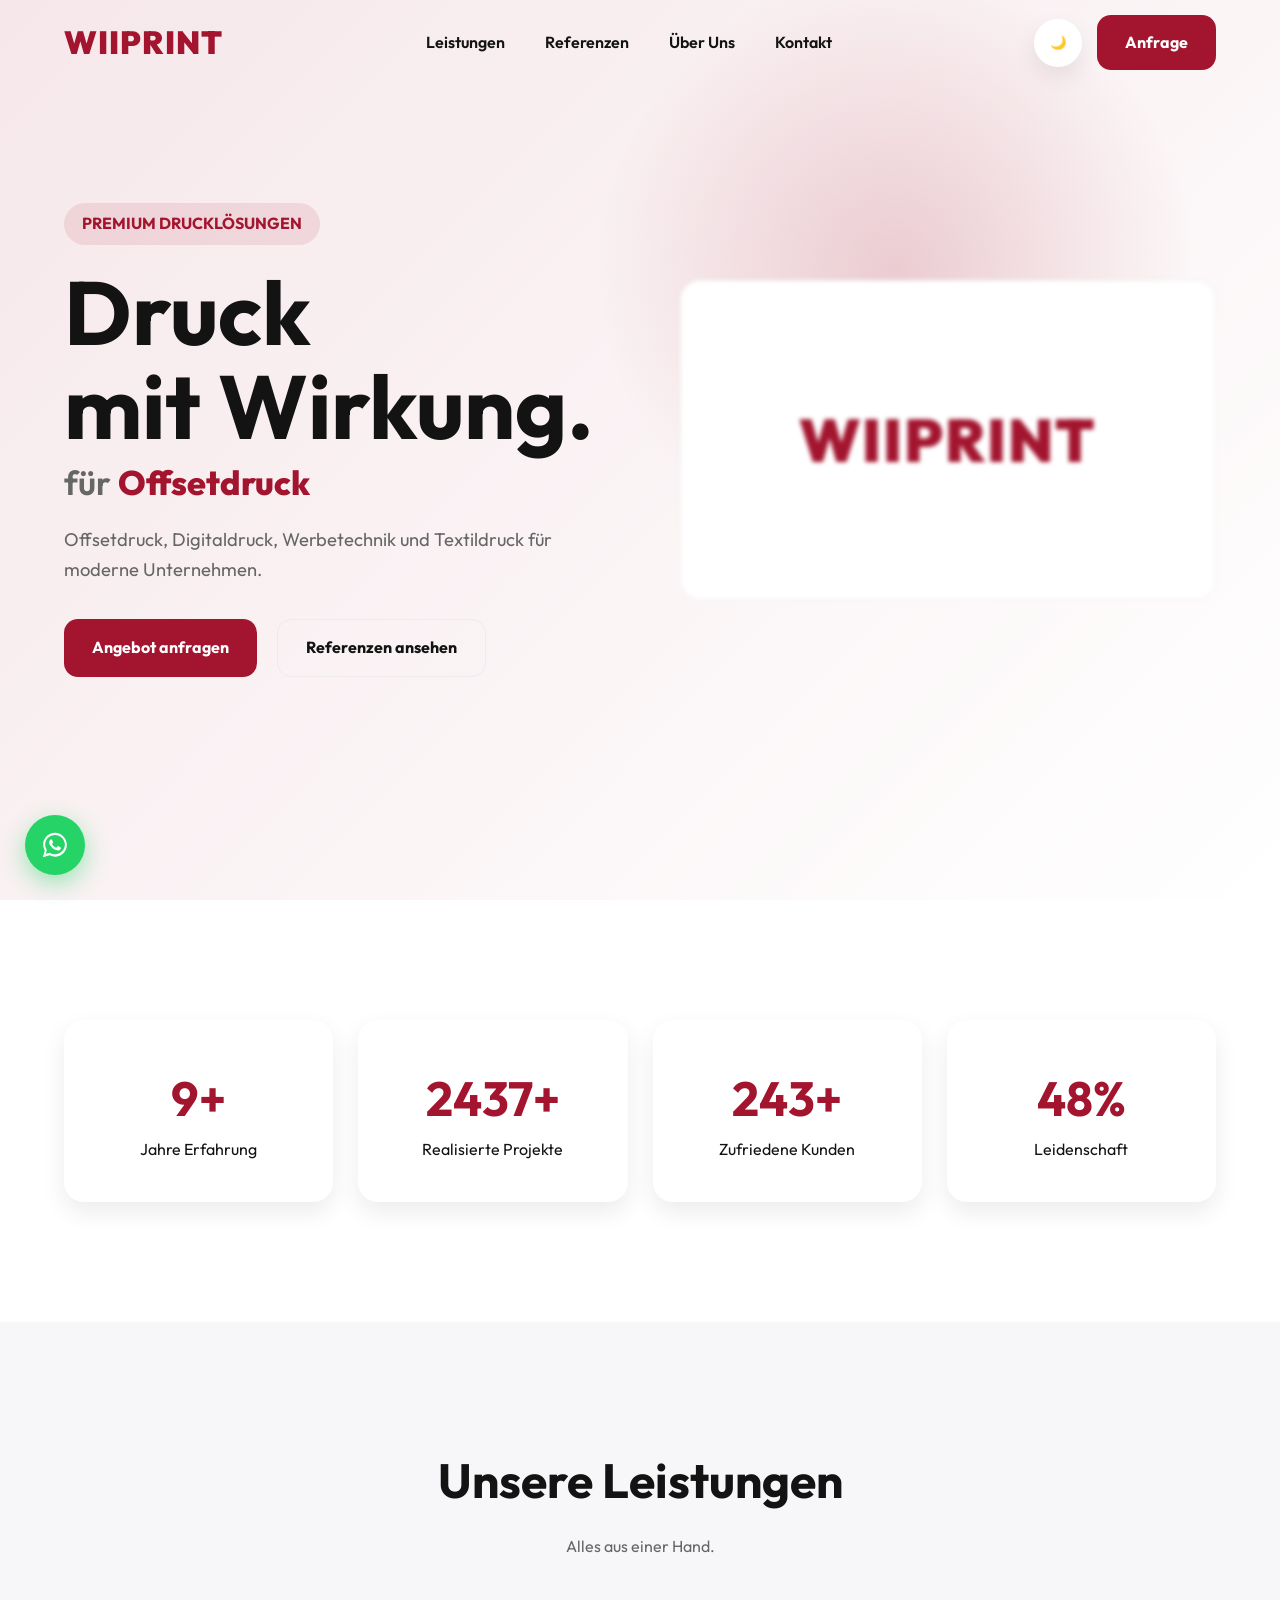
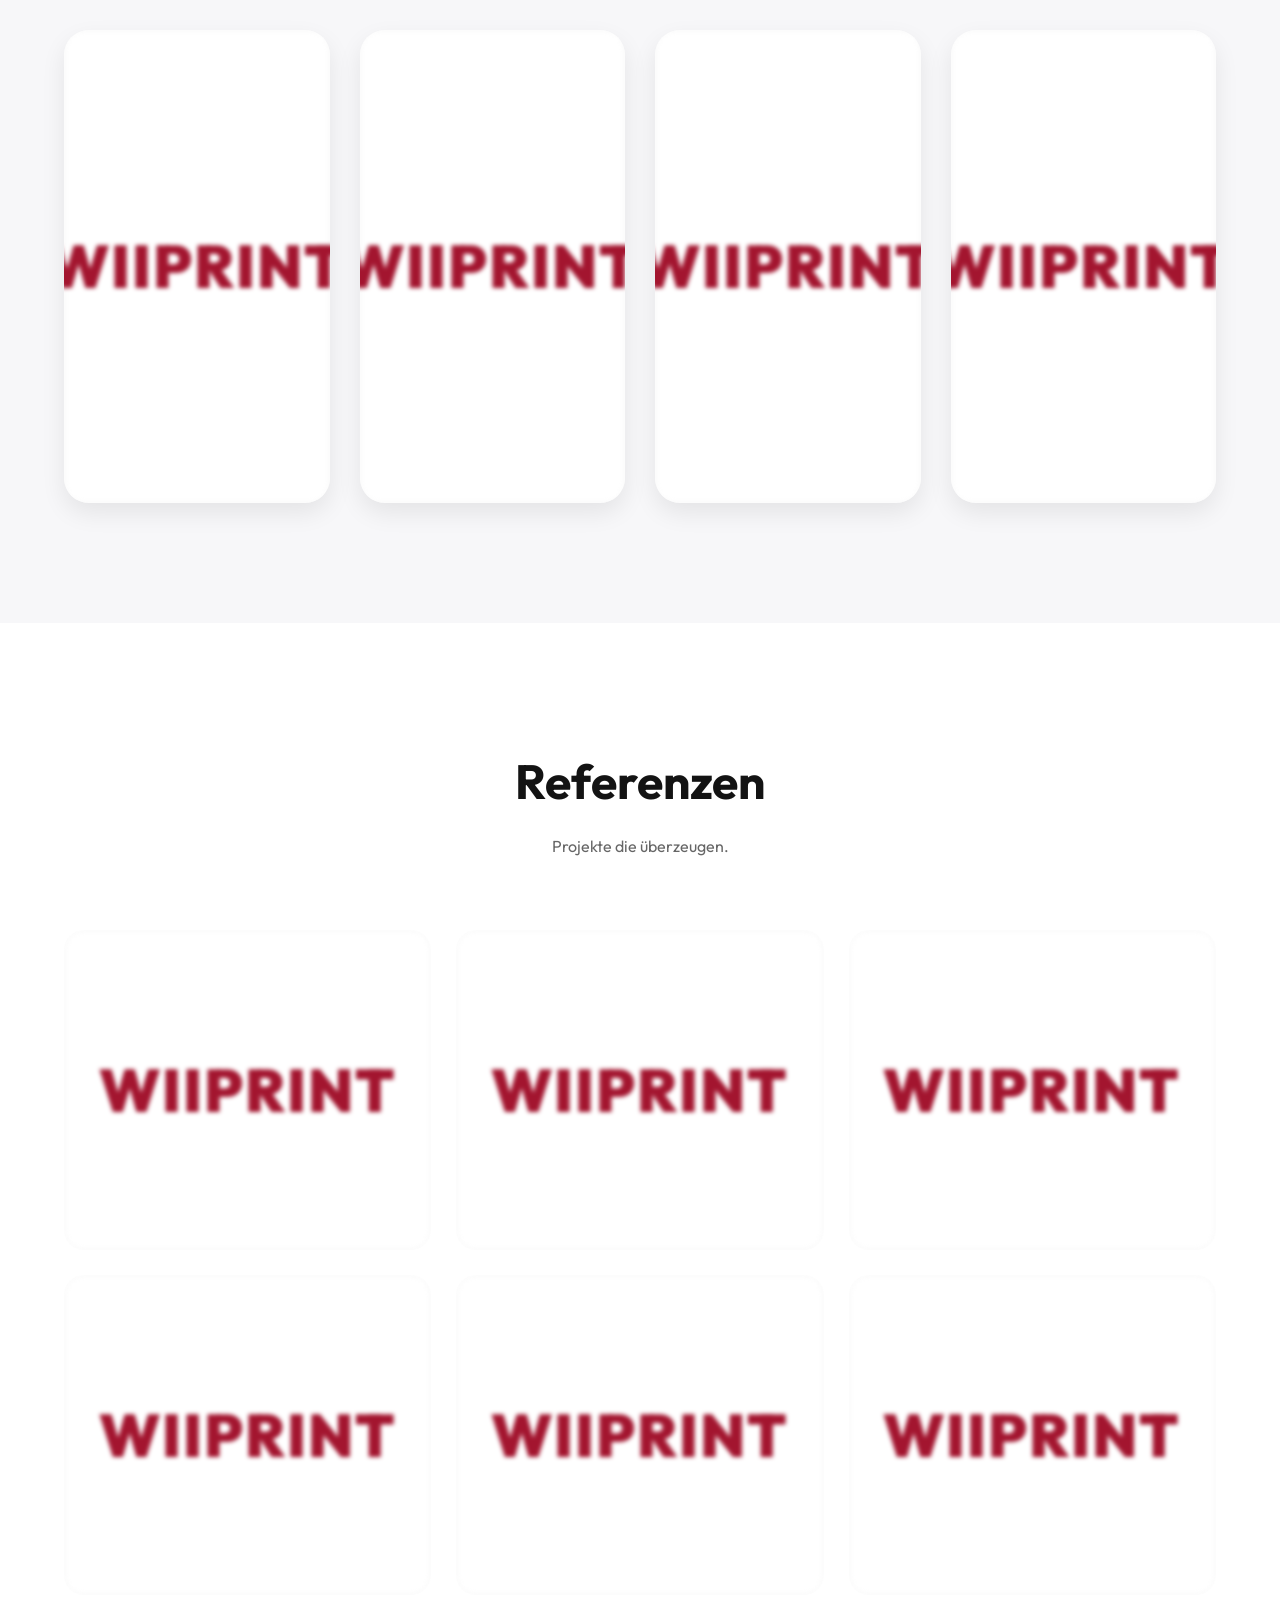
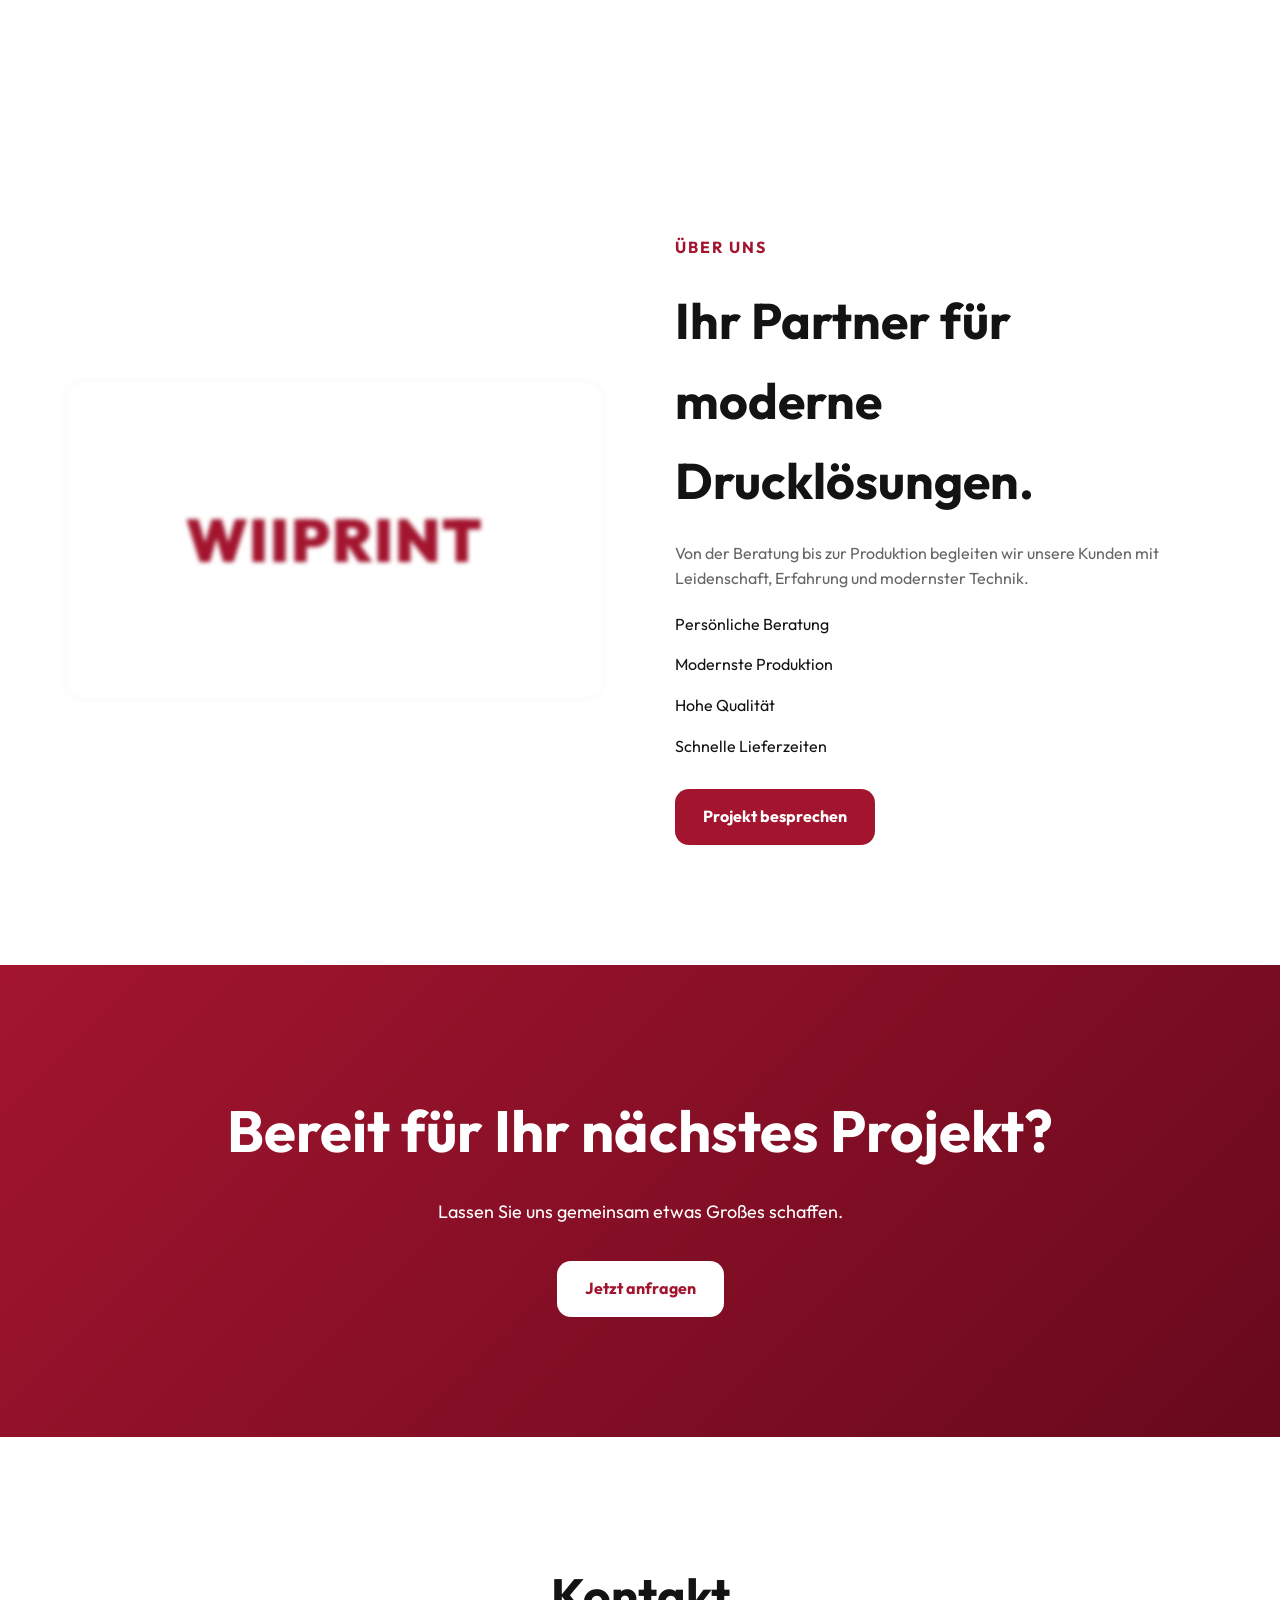
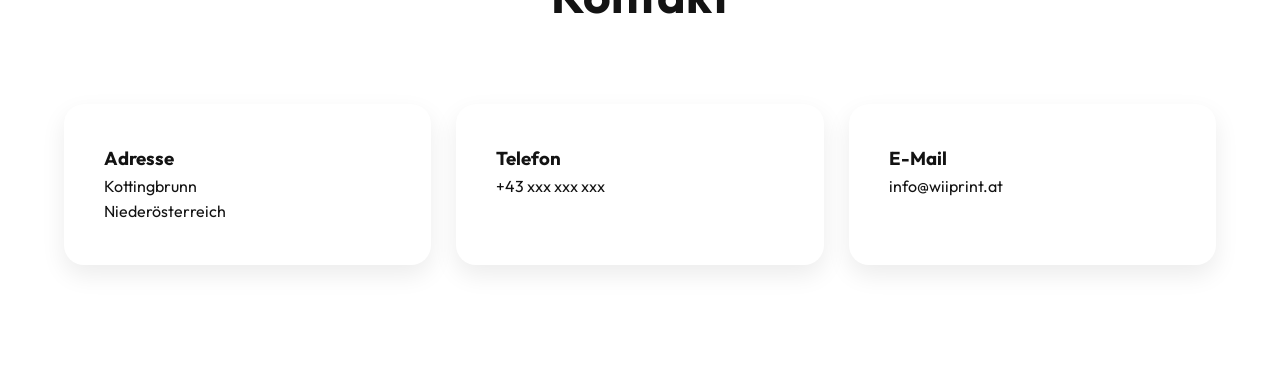
==== index.html @ 8c815c47 "Add files via upload" ====
<!DOCTYPE html>
<html lang="de">

<head>

<meta charset="UTF-8">
<meta name="viewport" content="width=device-width, initial-scale=1.0">

<title>WiiPrint Media | Druck mit Wirkung</title>

<meta name="description"
content="Offsetdruck, Digitaldruck, Werbetechnik und Textilveredelung für Unternehmen in Österreich.">

<meta name="theme-color" content="#a3152f">

<link rel="preconnect" href="https://fonts.googleapis.com">
<link rel="preconnect" href="https://fonts.gstatic.com" crossorigin>

<link href="https://fonts.googleapis.com/css2?family=Outfit:wght@300;400;500;600;700;800;900&display=swap" rel="stylesheet">

<link rel="stylesheet" href="style.css">

</head>

<body>

<!-- LOADER -->

<div id="loader">

<div class="loader-logo">
WIIPRINT
</div>

</div>

<!-- HEADER -->

<header id="header">

<div class="container">

<div class="navbar">

<a href="#" class="logo">
WIIPRINT
</a>

<nav id="nav-menu">

<ul>

<li><a href="#leistungen">Leistungen</a></li>

<li><a href="#referenzen">Referenzen</a></li>

<li><a href="#ueberuns">Über Uns</a></li>

<li><a href="#kontakt">Kontakt</a></li>

</ul>

</nav>

<div class="nav-actions">

<button id="theme-toggle" aria-label="Dark Mode umschalten">

🌙

</button>

<a
href="#"
class="btn btn-primary whatsapp-trigger">

Anfrage

</a>

<div id="hamburger" aria-label="Menü">

<span></span>
<span></span>
<span></span>

</div>

</div>

</div>

</div>

</header>

<!-- HERO -->

<section class="hero">

<div class="hero-overlay"></div>

<div class="container hero-wrapper">

<div class="hero-content reveal">

<span class="hero-badge">

PREMIUM DRUCKLÖSUNGEN

</span>

<h1>

Druck <br>
mit Wirkung.
<span class="rotator-line">für <span id="rotator">Offsetdruck</span></span>

</h1>

<p>

Offsetdruck, Digitaldruck, Werbetechnik
und Textildruck für moderne Unternehmen.

</p>

<div class="hero-buttons">

<a
href="#"
class="btn btn-primary whatsapp-trigger">

Angebot anfragen

</a>

<a href="#referenzen" class="btn btn-outline">

Referenzen ansehen

</a>

</div>

</div>

<div class="hero-image reveal">

<div class="placeholder">

WIIPRINT

</div>

</div>

</div>

</section>

<!-- STATS -->

<section class="stats">

<div class="container">

<div class="stats-grid">

<div class="stat-card">

<h3 data-target="20" data-suffix="+">0</h3>

<p>Jahre Erfahrung</p>

</div>

<div class="stat-card">

<h3 data-target="5000" data-suffix="+">0</h3>

<p>Realisierte Projekte</p>

</div>

<div class="stat-card">

<h3 data-target="500" data-suffix="+">0</h3>

<p>Zufriedene Kunden</p>

</div>

<div class="stat-card">

<h3 data-target="100" data-suffix="%">0</h3>

<p>Leidenschaft</p>

</div>

</div>

</div>

</section>

<!-- LEISTUNGEN -->

<section id="leistungen" class="services">

<div class="container">

<div class="section-title">

<h2>
Unsere Leistungen
</h2>

<p>

Alles aus einer Hand.

</p>

</div>

<div class="services-grid">

<div class="service-card reveal">

<div class="placeholder">
WIIPRINT
</div>

<h3>Offsetdruck</h3>

<p>

Präziser Qualitätsdruck
für höchste Ansprüche.

</p>

</div>

<div class="service-card reveal">

<div class="placeholder">
WIIPRINT
</div>

<h3>Digitaldruck</h3>

<p>

Schnell. Flexibel. Modern.

</p>

</div>

<div class="service-card reveal">

<div class="placeholder">
WIIPRINT
</div>

<h3>Werbetechnik</h3>

<p>

Beschriftungen, Schilder
und Großformate.

</p>

</div>

<div class="service-card reveal">

<div class="placeholder">
WIIPRINT
</div>

<h3>Textildruck</h3>

<p>

Veredelung von Kleidung
und Promotion Artikeln.

</p>

</div>

</div>

</div>

</section>

<!-- REFERENZEN -->

<section id="referenzen" class="portfolio">

<div class="container">

<div class="section-title">

<h2>
Referenzen
</h2>

<p>

Projekte die überzeugen.

</p>

</div>

<div class="portfolio-grid">

<div class="portfolio-item reveal">
<div class="placeholder">WIIPRINT</div>
</div>

<div class="portfolio-item reveal">
<div class="placeholder">WIIPRINT</div>
</div>

<div class="portfolio-item reveal">
<div class="placeholder">WIIPRINT</div>
</div>

<div class="portfolio-item reveal">
<div class="placeholder">WIIPRINT</div>
</div>

<div class="portfolio-item reveal">
<div class="placeholder">WIIPRINT</div>
</div>

<div class="portfolio-item reveal">
<div class="placeholder">WIIPRINT</div>
</div>

</div>

</div>

</section>

<!-- ÜBER UNS -->

<section id="ueberuns" class="about">

<div class="container about-grid">

<div class="about-image reveal">

<div class="placeholder">

WIIPRINT

</div>

</div>

<div class="about-content reveal">

<span class="small-title">

ÜBER UNS

</span>

<h2>

Ihr Partner für moderne Drucklösungen.

</h2>

<p>

Von der Beratung bis zur Produktion begleiten
wir unsere Kunden mit Leidenschaft, Erfahrung
und modernster Technik.

</p>

<ul>

<li>Persönliche Beratung</li>

<li>Modernste Produktion</li>

<li>Hohe Qualität</li>

<li>Schnelle Lieferzeiten</li>

</ul>

<a href="#" class="btn btn-primary whatsapp-trigger">

Projekt besprechen

</a>

</div>

</div>

</section>

<!-- CTA -->

<section class="cta">

<div class="container">

<h2>

Bereit für Ihr nächstes Projekt?

</h2>

<p>

Lassen Sie uns gemeinsam etwas Großes schaffen.

</p>

<a href="#" class="btn btn-light whatsapp-trigger">

Jetzt anfragen

</a>

</div>

</section>

<!-- KONTAKT -->

<section id="kontakt" class="contact">

<div class="container">

<div class="section-title">

<h2>

Kontakt

</h2>

</div>

<div class="contact-grid">

<div class="contact-card">

<h3>
Adresse
</h3>

<p>

Kottingbrunn<br>
Niederösterreich

</p>

</div>

<div class="contact-card">

<h3>
Telefon
</h3>

<p>

+43 xxx xxx xxx

</p>

</div>

<div class="contact-card">

<h3>
E-Mail
</h3>

<p>

info@wiiprint.at

</p>

</div>

</div>

</div>

</section>

<!-- WHATSAPP FLOAT BUTTON -->

<a href="#" class="wa-float whatsapp-trigger" aria-label="WhatsApp Anfrage">
<svg viewBox="0 0 32 32" width="30" height="30" fill="#fff" aria-hidden="true"><path d="M16 3C9 3 3.4 8.6 3.4 15.5c0 2.2.6 4.4 1.7 6.3L3 29l7.4-2c1.8 1 3.8 1.5 5.6 1.5 7 0 12.6-5.600 12.6-12.500S23 3 16 3zm0 22.800c-1.800 0-3.600-.5-5.100-1.400l-.4-.2-4.400 1.200 1.200-4.300-.3-.4c-1-1.600-1.500-3.400-1.500-5.200C5.500 9.800 10.200 5.200 16 5.200s10.500 4.600 10.500 10.300S21.800 25.800 16 25.800zm5.800-7.600c-.3-.2-1.900-.9-2.200-1-.3-.1-.5-.2-.7.200-.2.300-.8 1-1 1.200-.2.200-.4.200-.7.100-.3-.2-1.300-.5-2.500-1.500-.9-.8-1.500-1.800-1.700-2.100-.2-.3 0-.5.100-.6l.5-.5c.1-.2.200-.3.300-.5.100-.2 0-.4 0-.5l-1-2.300c-.2-.6-.5-.5-.7-.5h-.6c-.2 0-.5.100-.8.400-.3.300-1.100 1.100-1.100 2.600s1.100 3 1.300 3.200c.2.200 2.200 3.400 5.300 4.700.7.300 1.300.5 1.700.6.700.2 1.400.2 1.900.1.600-.1 1.900-.8 2.100-1.500.3-.7.3-1.400.2-1.500-.1-.1-.3-.2-.6-.4z"/></svg>
</a>

<!-- WHATSAPP MODAL -->

<div id="whatsapp-modal" role="dialog" aria-modal="true" aria-labelledby="wa-title">

<div class="modal-box">

<button type="button" id="close-modal" aria-label="Schließen">&times;</button>

<h3 id="wa-title">Ihre Anfrage per WhatsApp</h3>

<p>Kurz ausfüllen – WhatsApp öffnet sich mit Ihrer fertigen Nachricht.</p>

<form id="whatsapp-form">

<input type="text" name="name" placeholder="Ihr Name" required>

<select name="service">
<option>Offsetdruck</option>
<option>Digitaldruck</option>
<option>Werbetechnik</option>
<option>Textildruck</option>
<option>Sonstiges</option>
</select>

<textarea name="message" rows="3" placeholder="Worum geht es? (Menge, Format, Termin ...)"></textarea>

<button type="submit" class="btn btn-primary">Weiter zu WhatsApp</button>

</form>

</div>

</div>

<script src="script.js"></script>

</body>
</html>
---- style.css ----
/* =====================================================
   WIIPRINT 2026
   MODERN PREMIUM UI
===================================================== */

:root {

    --primary: #a3152f;
    --primary-hover: #c41f3e;
    --primary-dark: #7c1024;

    --bg: #ffffff;
    --bg-soft: #f7f7f9;
    --bg-card: #ffffff;

    --text: #131313;
    --text-soft: #666666;

    --border: #ececec;

    --shadow:
        0 10px 25px rgba(0,0,0,.08);

    --radius: 18px;

    --transition: .35s ease;

}

body.dark {

    --bg: #0f1115;
    --bg-soft: #171a21;
    --bg-card: #1c2028;

    --text: #ffffff;
    --text-soft: #b6bcc8;

    --border: #2c333d;

    --shadow:
        0 10px 30px rgba(0,0,0,.35);

}

/* =====================================================
RESET
===================================================== */

*{
    margin:0;
    padding:0;
    box-sizing:border-box;
}

html{
    scroll-behavior:smooth;
}

body{

    font-family:"Outfit",sans-serif;

    background:var(--bg);

    color:var(--text);

    overflow-x:hidden;

    transition:.4s;

    line-height:1.6;
}

img{
    max-width:100%;
}

a{
    text-decoration:none;
}

ul{
    list-style:none;
}

.container{

    width:min(90%,1400px);

    margin:auto;
}

/* =====================================================
LOADER
===================================================== */

#loader{

    position:fixed;

    inset:0;

    background:#fff;

    display:flex;

    justify-content:center;

    align-items:center;

    z-index:9999;
}

#loader.hidden{
    opacity:0;
    visibility:hidden;
}

.loader-logo{

    font-size:48px;

    font-weight:900;

    color:var(--primary);

    letter-spacing:3px;
}

/* =====================================================
HEADER
===================================================== */

header{

    position:fixed;

    width:100%;

    top:0;

    left:0;

    z-index:999;

    transition:.4s;
}

header.scrolled{

    backdrop-filter:blur(18px);

    background:
    rgba(255,255,255,.84);

    box-shadow:
    0 5px 25px rgba(0,0,0,.08);
}

body.dark header.scrolled{

    background:
    rgba(16,18,22,.92);

}

.navbar{

    height:85px;

    display:flex;

    align-items:center;

    justify-content:space-between;
}

/* =====================================================
LOGO
===================================================== */

.logo{

    font-size:32px;

    font-weight:900;

    color:var(--primary);

    letter-spacing:1px;
}

/* =====================================================
NAVIGATION
===================================================== */

nav ul{

    display:flex;

    gap:40px;
}

nav a{

    color:var(--text);

    font-weight:600;

    transition:var(--transition);
}

nav a:hover{

    color:var(--primary);
}

/* =====================================================
BUTTONS
===================================================== */

.btn{

    display:inline-flex;

    align-items:center;

    justify-content:center;

    padding:15px 28px;

    border-radius:14px;

    font-weight:700;

    transition:.35s;

    cursor:pointer;
}

.btn-primary{

    background:var(--primary);

    color:white;
}

.btn-primary:hover{

    background:var(--primary-hover);

    transform:translateY(-4px);
}

.btn-outline{

    border:1px solid var(--border);

    color:var(--text);
}

.btn-outline:hover{

    border-color:var(--primary);

    color:var(--primary);
}

.nav-actions{

    display:flex;

    gap:15px;

    align-items:center;
}

/* =====================================================
THEME SWITCH
===================================================== */

#theme-toggle{

    width:48px;
    height:48px;

    border:none;

    border-radius:50%;

    cursor:pointer;

    background:var(--bg-card);

    color:var(--text);

    box-shadow:var(--shadow);

    transition:.3s;
}

#theme-toggle:hover{

    transform:rotate(15deg);
}

/* =====================================================
HAMBURGER
===================================================== */

#hamburger{

    display:none;

    flex-direction:column;

    gap:5px;

    cursor:pointer;
}

#hamburger span{

    width:25px;

    height:3px;

    background:var(--text);

    border-radius:10px;
}

/* =====================================================
HERO
===================================================== */

.hero{

    min-height:100vh;

    display:flex;

    align-items:center;

    position:relative;

    padding-top:100px;

    background:
    linear-gradient(
    135deg,
    rgba(163,21,47,.10),
    transparent
    );
}

.hero-wrapper{

    display:grid;

    grid-template-columns:
    1fr 1fr;

    gap:80px;

    align-items:center;
}

.hero-badge{

    display:inline-block;

    padding:8px 18px;

    border-radius:50px;

    background:
    rgba(163,21,47,.1);

    color:var(--primary);

    font-weight:700;

    margin-bottom:20px;
}

.hero h1{

    font-size:clamp(50px,7vw,92px);

    line-height:1.05;

    margin-bottom:25px;
}

.hero p{

    max-width:600px;

    color:var(--text-soft);

    font-size:1.15rem;

    margin-bottom:35px;
}

.hero-buttons{

    display:flex;

    gap:20px;

    flex-wrap:wrap;
}

/* =====================================================
PLACEHOLDER
===================================================== */

.placeholder{

    background:white;

    height:100%;

    min-height:320px;

    display:flex;

    align-items:center;

    justify-content:center;

    color:var(--primary);

    font-size:60px;

    font-weight:900;

    text-transform:uppercase;

    letter-spacing:2px;

    filter:blur(2px);

    border-radius:20px;

    border:1px solid #eee;
}

body.dark .placeholder{

    background:#e9e9e9;
}

/* =====================================================
SECTIONS
===================================================== */

section{

    padding:120px 0;
}

.section-title{

    text-align:center;

    max-width:700px;

    margin:0 auto 70px;
}

.section-title h2{

    font-size:48px;

    margin-bottom:15px;
}

.section-title p{

    color:var(--text-soft);
}

/* =====================================================
STATS
===================================================== */

.stats-grid{

    display:grid;

    grid-template-columns:
    repeat(4,1fr);

    gap:25px;
}

.stat-card{

    text-align:center;

    background:var(--bg-card);

    border-radius:20px;

    padding:40px;

    box-shadow:var(--shadow);

    transition:.3s;
}

.stat-card:hover{

    transform:translateY(-10px);
}

.stat-card h3{

    font-size:48px;

    color:var(--primary);
}

/* =====================================================
SERVICES
===================================================== */

.services{

    background:var(--bg-soft);
}

.services-grid{

    display:grid;

    grid-template-columns:
    repeat(4,1fr);

    gap:30px;
}

.service-card{

    background:var(--bg-card);

    border-radius:25px;

    overflow:hidden;

    box-shadow:var(--shadow);

    transition:.4s;
}

.service-card:hover{

    transform:translateY(-10px);
}

.service-card h3{

    padding:25px 25px 10px;

    font-size:26px;
}

.service-card p{

    padding:0 25px 25px;

    color:var(--text-soft);
}

/* =====================================================
PORTFOLIO
===================================================== */

.portfolio-grid{

    display:grid;

    grid-template-columns:
    repeat(3,1fr);

    gap:25px;
}

.portfolio-item{

    border-radius:20px;

    overflow:hidden;

    transition:.4s;
}

.portfolio-item:hover{

    transform:scale(1.03);
}

/* =====================================================
ABOUT
===================================================== */

.about-grid{

    display:grid;

    gap:70px;

    grid-template-columns:
    1fr 1fr;

    align-items:center;
}

.small-title{

    color:var(--primary);

    font-weight:700;

    letter-spacing:2px;
}

.about h2{

    margin:20px 0;

    font-size:50px;
}

.about p{

    color:var(--text-soft);

    margin-bottom:20px;
}

.about ul{

    display:flex;

    flex-direction:column;

    gap:15px;

    margin-bottom:30px;
}

/* =====================================================
CTA
===================================================== */

.cta{

    background:
    linear-gradient(
    135deg,
    var(--primary),
    #68091d
    );

    color:white;

    text-align:center;
}

.cta h2{

    font-size:58px;

    margin-bottom:20px;
}

.cta p{

    margin-bottom:35px;

    font-size:18px;
}

/* =====================================================
CONTACT
===================================================== */

.contact-grid{

    display:grid;

    grid-template-columns:
    repeat(3,1fr);

    gap:25px;
}

.contact-card{

    background:var(--bg-card);

    padding:40px;

    border-radius:20px;

    box-shadow:var(--shadow);
}

/* =====================================================
FOOTER
===================================================== */

footer{

    background:#111;

    color:white;

    padding:70px 0;
}

.footer-content{

    display:flex;

    justify-content:space-between;

    flex-wrap:wrap;

    gap:30px;
}

footer a{

    color:#ccc;

    display:block;

    margin-top:10px;
}

/* =====================================================
WHATSAPP MODAL
===================================================== */

#whatsapp-modal{

    position:fixed;

    inset:0;

    background:rgba(0,0,0,.7);

    display:none;

    justify-content:center;

    align-items:center;

    z-index:99999;
}

.modal-box{

    background:white;

    width:95%;

    max-width:500px;

    border-radius:25px;

    padding:40px;

    text-align:center;
}

.modal-box .btn{

    width:100%;

    margin-top:15px;
}

/* =====================================================
SCROLL ANIMATION
===================================================== */

.reveal{

    opacity:0;

    transform:translateY(80px);

    transition:.8s;
}

.reveal.active{

    opacity:1;

    transform:translateY(0);
}

/* =====================================================
RESPONSIVE
===================================================== */

@media(max-width:1200px){

    .services-grid{
        grid-template-columns:repeat(2,1fr);
    }

    .portfolio-grid{
        grid-template-columns:repeat(2,1fr);
    }
}

@media(max-width:991px){

    .hero-wrapper{
        grid-template-columns:1fr;
    }

    .about-grid{
        grid-template-columns:1fr;
    }

    .stats-grid{
        grid-template-columns:repeat(2,1fr);
    }

    .contact-grid{
        grid-template-columns:1fr;
    }

    nav{

        position:fixed;

        top:85px;

        left:-100%;

        width:100%;

        background:var(--bg);

        transition:.4s;

        padding:30px;
    }

    nav.active{
        left:0;
    }

    nav ul{

        flex-direction:column;
    }

    #hamburger{
        display:flex;
    }
}

@media(max-width:768px){

    section{

        padding:80px 0;
    }

    .hero h1{

        font-size:52px;
    }

    .section-title h2{

        font-size:36px;
    }

    .cta h2{

        font-size:36px;
    }

    .services-grid,
    .portfolio-grid,
    .stats-grid{

        grid-template-columns:1fr;
    }

    .placeholder{

        min-height:240px;

        font-size:42px;
    }
}






#progress-bar{
    position:fixed;
    top:0;
    left:0;
    height:4px;
    width:0;
    background:#a3152f;
    z-index:99999;
}

#backToTop{
    position:fixed;
    right:25px;
    bottom:25px;
    width:55px;
    height:55px;
    border:none;
    border-radius:50%;
    cursor:pointer;
    background:#a3152f;
    color:#fff;
    font-size:22px;
    opacity:0;
    visibility:hidden;
    transition:.3s;
    z-index:9999;
}

#backToTop.show{
    opacity:1;
    visibility:visible;
}


/* =====================================================
FIXES & EXTRAS
===================================================== */

section{ scroll-margin-top:80px; }

#loader{ background:var(--bg); }

nav a.active{ color:var(--primary); }

.btn-light{ background:#fff; color:var(--primary); }
.btn-light:hover{ transform:translateY(-4px); box-shadow:0 10px 25px rgba(0,0,0,.25); }

/* Counter suffix (+ / %) */
[data-suffix]::after{ content:attr(data-suffix); }

/* Hero: Licht folgt der Maus */
.hero-overlay{
    position:absolute;
    inset:0;
    pointer-events:none;
    background:radial-gradient(500px circle at var(--mx,70%) var(--my,30%), rgba(163,21,47,.18), transparent 60%);
}

/* Hero: wechselndes Wort */
.rotator-line{
    display:block;
    margin-top:12px;
    font-size:.38em;
    font-weight:600;
    color:var(--text-soft);
}
#rotator{
    display:inline-block;
    color:var(--primary);
    font-weight:800;
    transition:opacity .35s ease, transform .35s ease;
}
#rotator.out{ opacity:0; transform:translateY(12px); }

/* WhatsApp Modal */
#whatsapp-modal{
    display:flex;
    opacity:0;
    visibility:hidden;
    transition:.3s;
    backdrop-filter:blur(6px);
}
#whatsapp-modal.open{ opacity:1; visibility:visible; }

.modal-box{
    position:relative;
    background:var(--bg-card);
    color:var(--text);
    transform:translateY(30px) scale(.96);
    transition:.35s;
}
#whatsapp-modal.open .modal-box{ transform:none; }

.modal-box h3{ font-size:28px; margin-bottom:8px; }
.modal-box p{ color:var(--text-soft); margin-bottom:20px; }

#close-modal{
    position:absolute;
    top:14px;
    right:18px;
    border:none;
    background:none;
    color:var(--text);
    font-size:32px;
    cursor:pointer;
    line-height:1;
}

#whatsapp-form{ display:flex; flex-direction:column; gap:12px; }

#whatsapp-form input,
#whatsapp-form select,
#whatsapp-form textarea{
    width:100%;
    padding:14px 16px;
    border-radius:12px;
    border:1px solid var(--border);
    background:var(--bg-soft);
    color:var(--text);
    font:inherit;
}
#whatsapp-form input:focus,
#whatsapp-form select:focus,
#whatsapp-form textarea:focus{
    outline:2px solid var(--primary);
    border-color:transparent;
}
#whatsapp-form .btn{ border:none; font:inherit; font-weight:700; }

/* Schwebender WhatsApp-Button */
.wa-float{
    position:fixed;
    left:25px;
    bottom:25px;
    width:60px;
    height:60px;
    border-radius:50%;
    background:#25d366;
    display:flex;
    align-items:center;
    justify-content:center;
    box-shadow:0 8px 25px rgba(37,211,102,.45);
    z-index:9998;
    animation:waPulse 2.4s infinite;
    transition:transform .3s;
}
.wa-float:hover{ transform:scale(1.1); }

@keyframes waPulse{
    0%{ box-shadow:0 0 0 0 rgba(37,211,102,.55); }
    70%{ box-shadow:0 0 0 18px rgba(37,211,102,0); }
    100%{ box-shadow:0 0 0 0 rgba(37,211,102,0); }
}

/* Tastatur-Fokus sichtbar */
a:focus-visible, button:focus-visible{
    outline:3px solid var(--primary);
    outline-offset:3px;
}

/* Weniger Bewegung, wenn gewünscht */
@media (prefers-reduced-motion:reduce){
    *{ animation:none !important; transition:none !important; scroll-behavior:auto !important; }
    .reveal{ opacity:1; transform:none; }
}
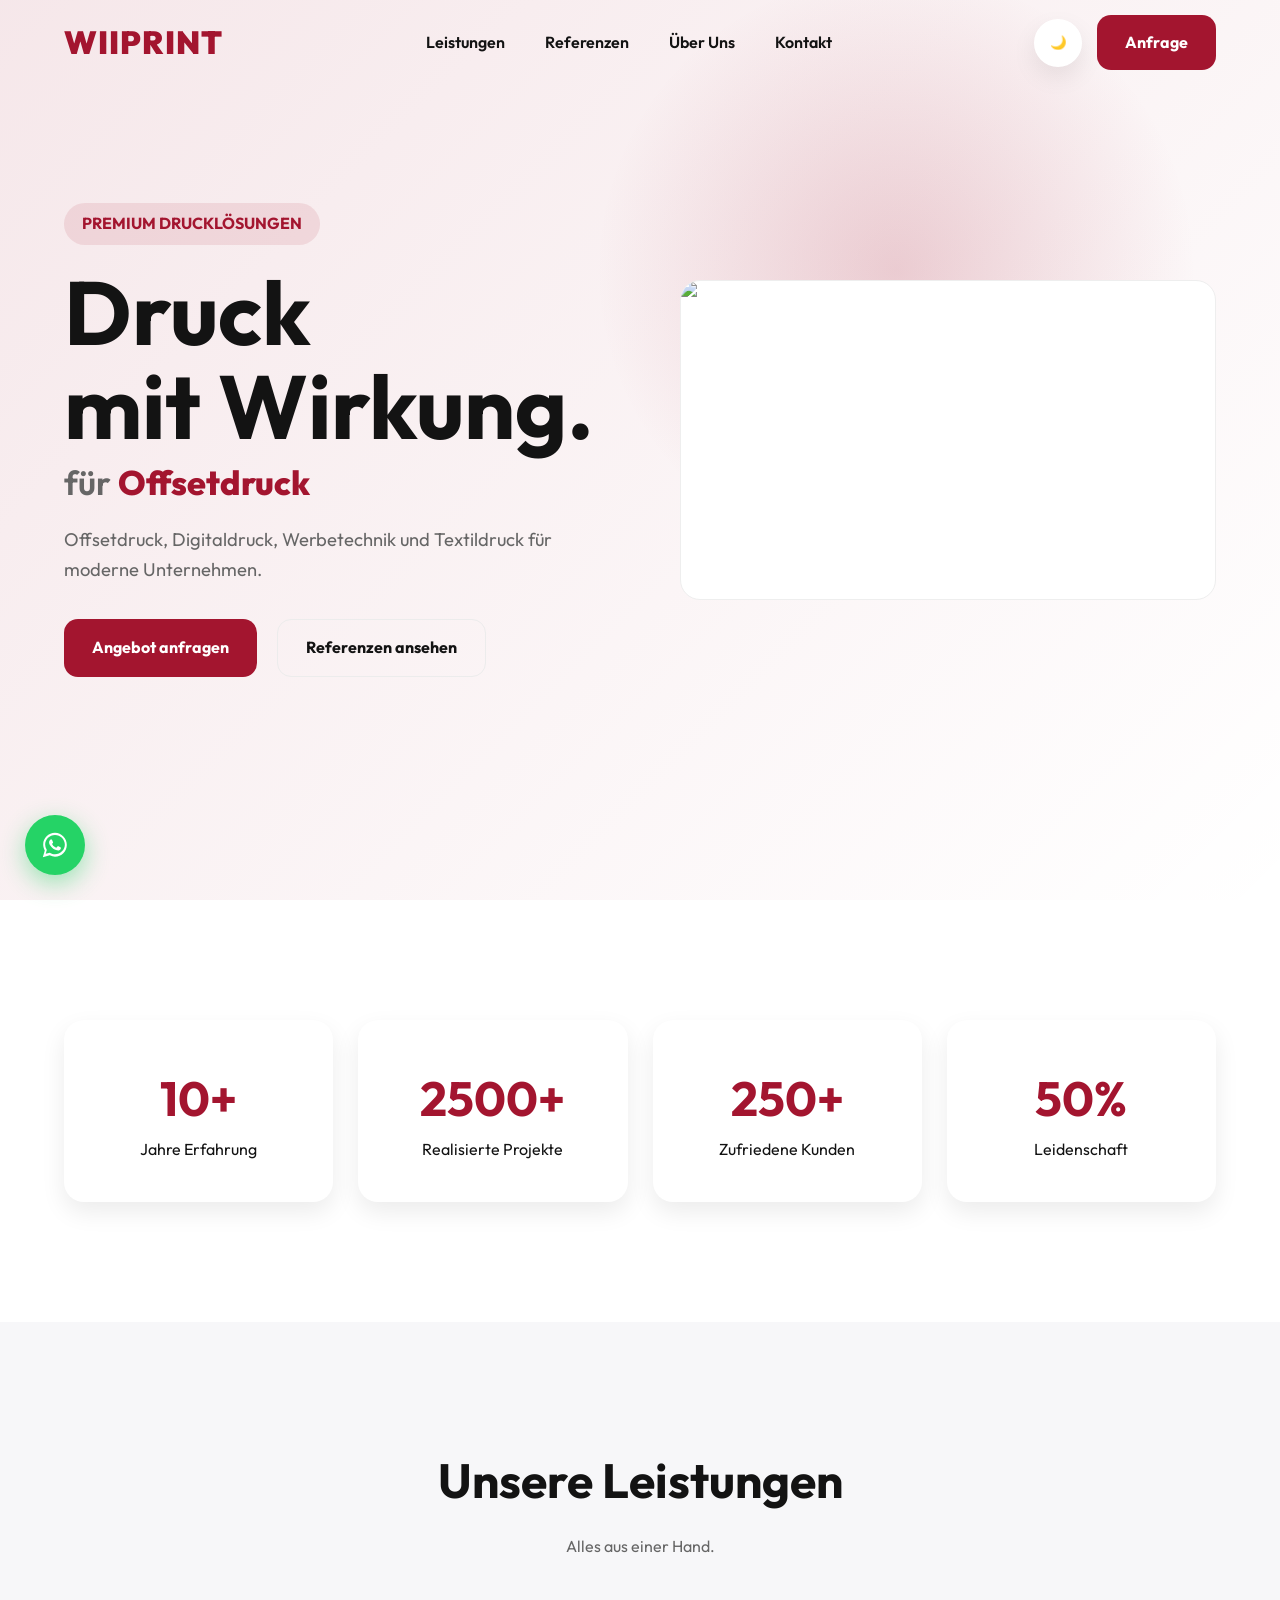
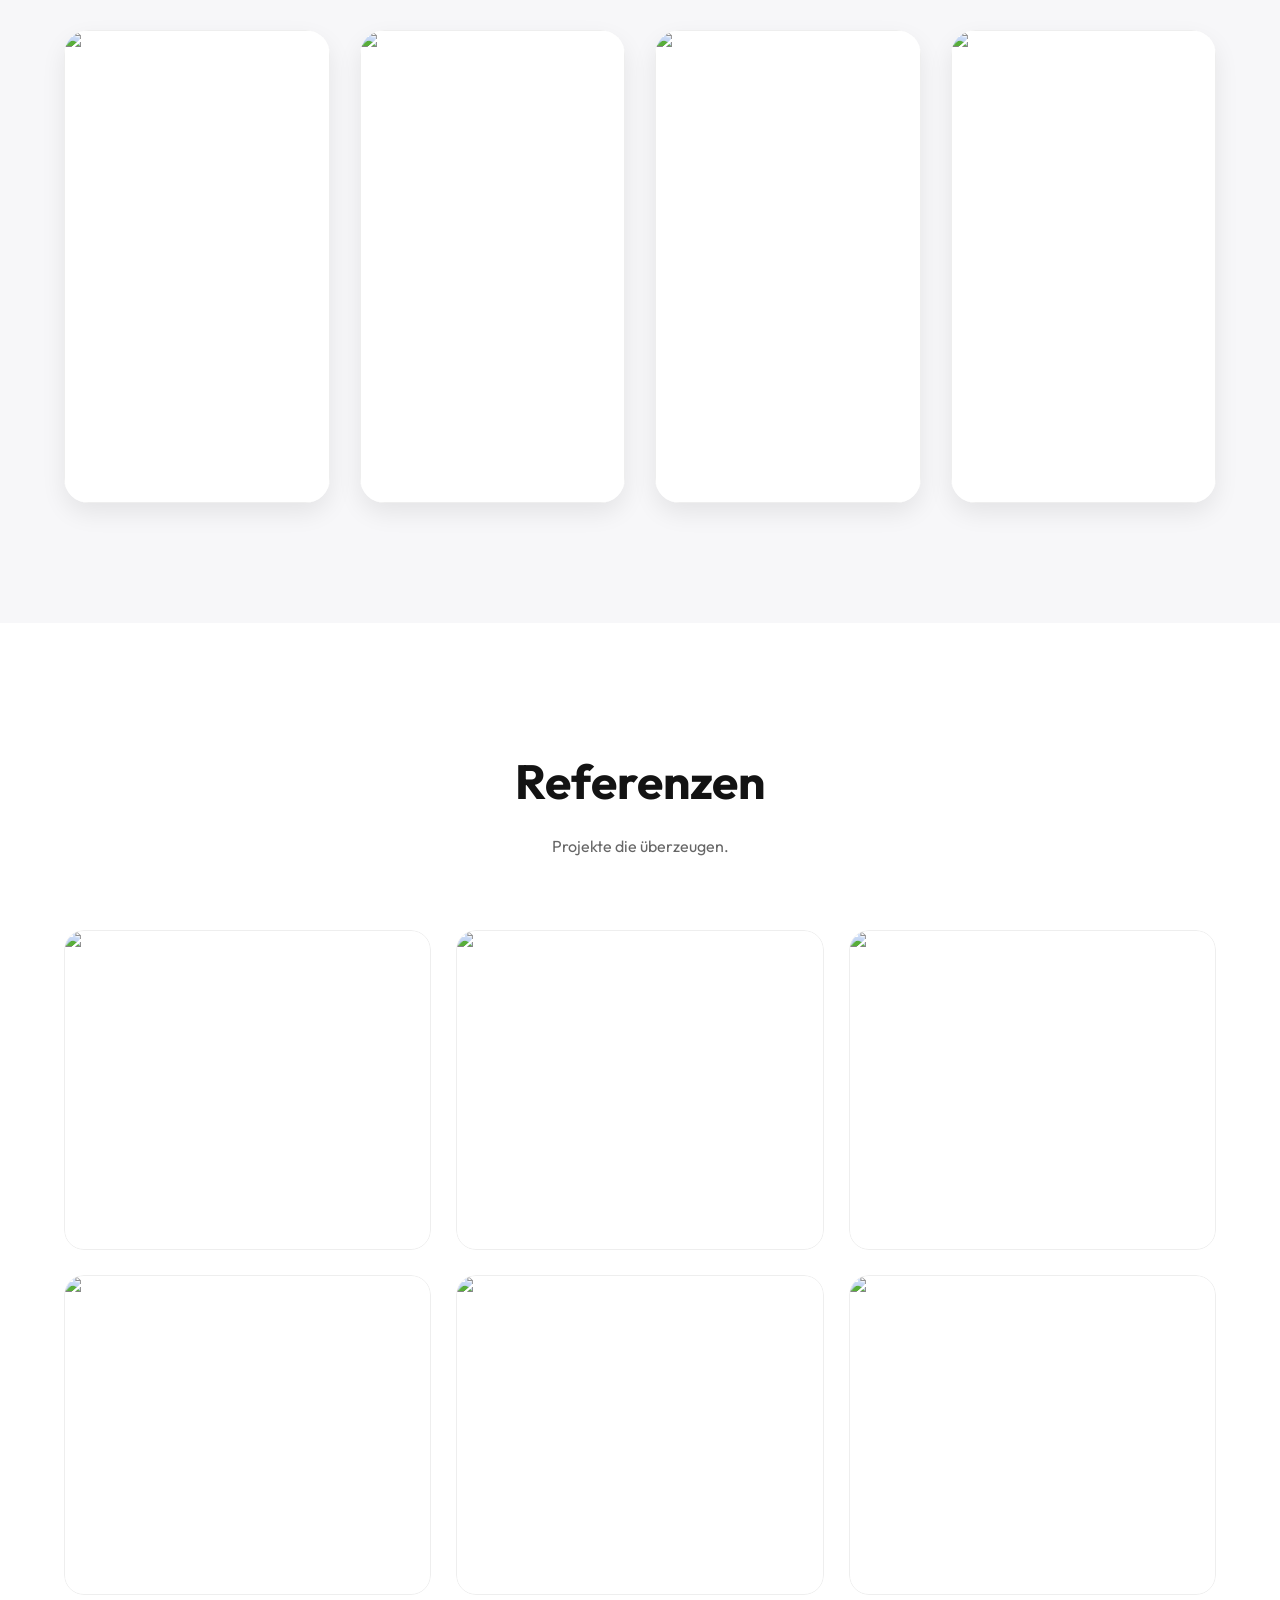
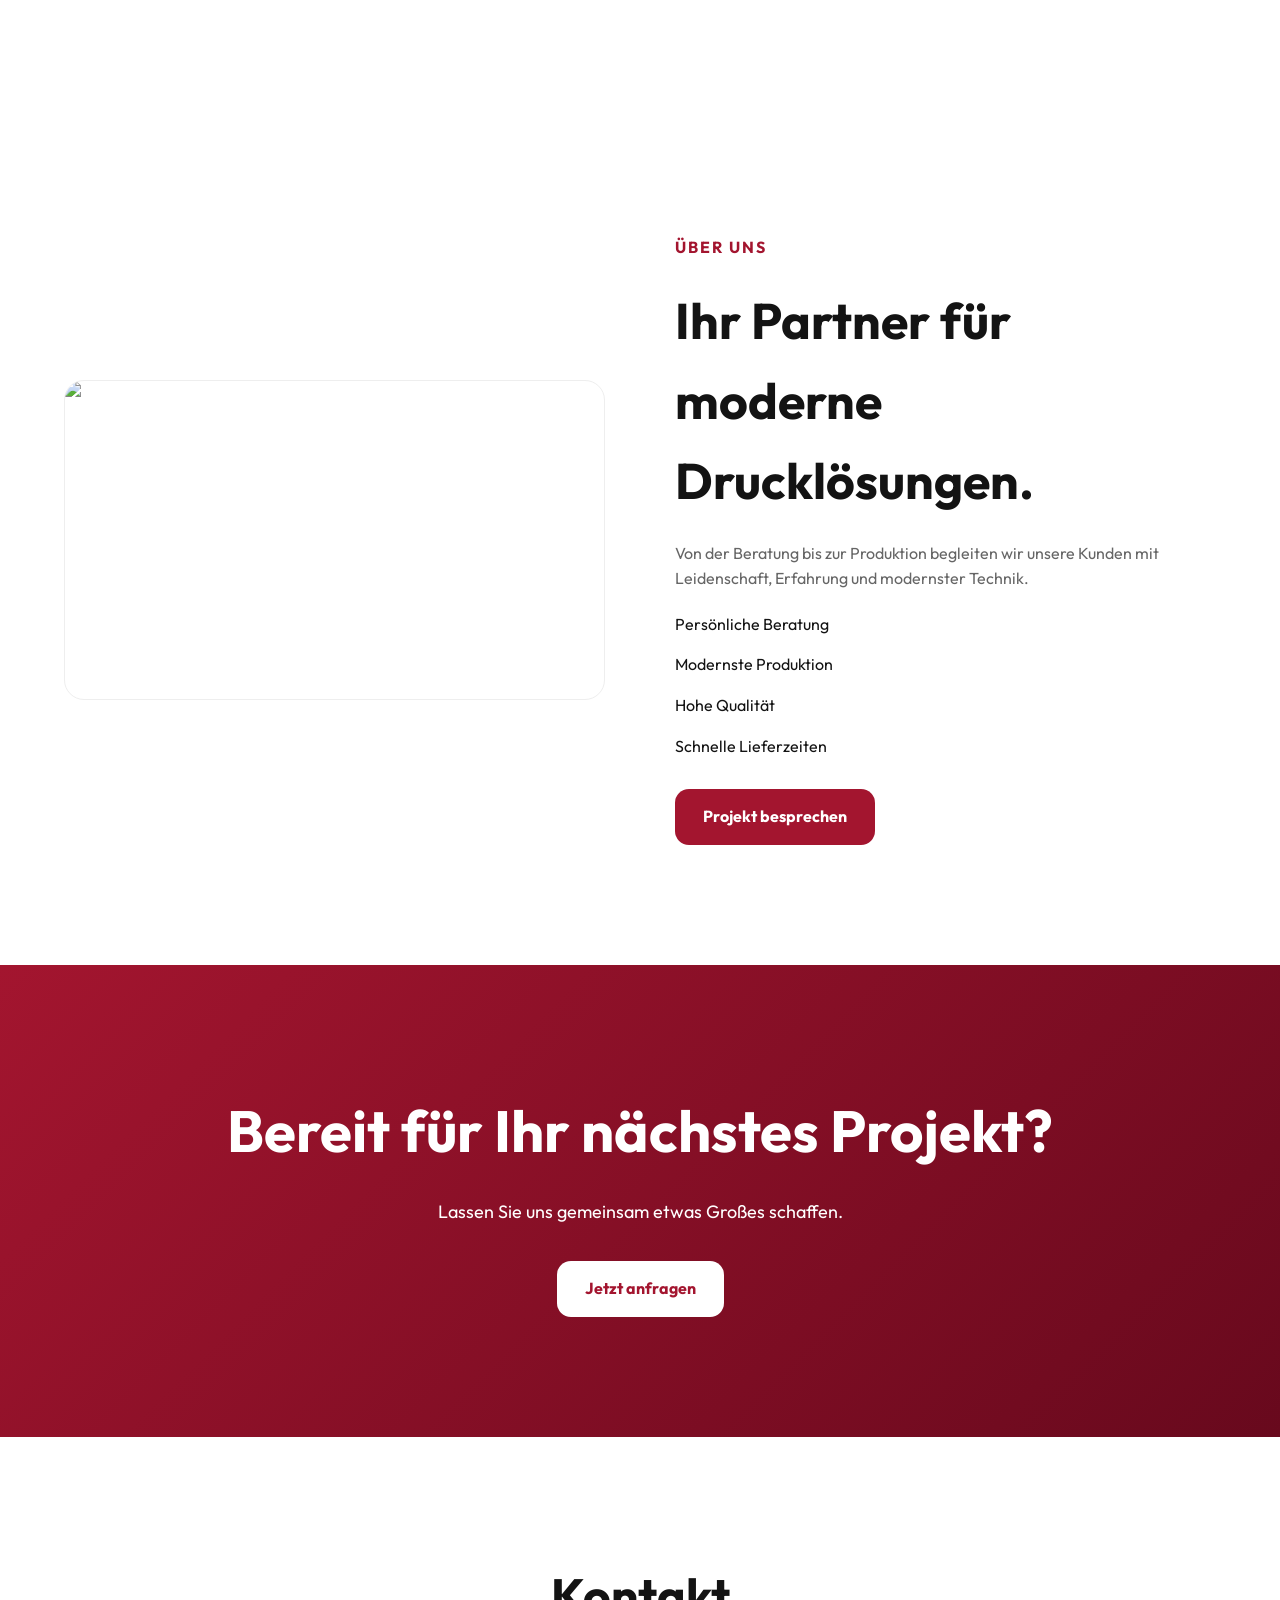
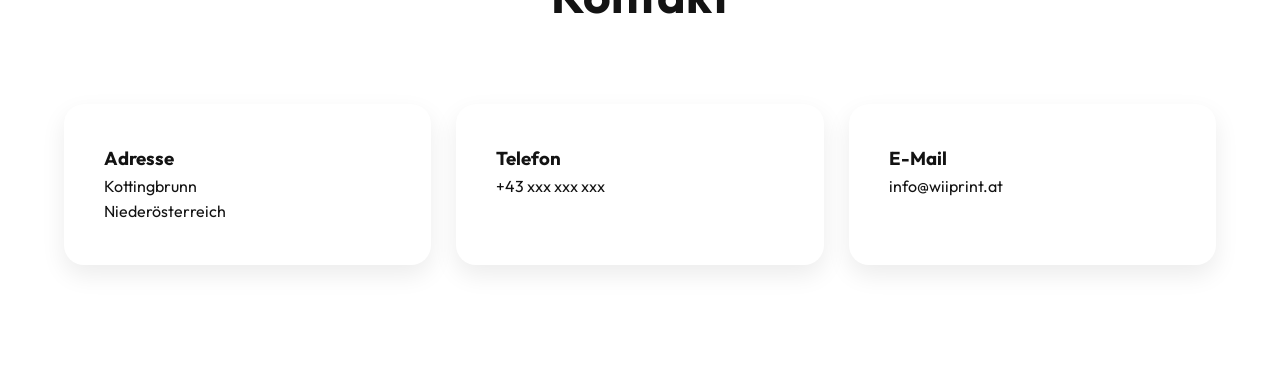
==== commit 484ed6b3: "Add files via upload" ====
--- a/index.html
+++ b/index.html
@@ -147,11 +147,7 @@
 
 <div class="hero-image reveal">
 
-<div class="placeholder">
-
-WIIPRINT
-
-</div>
+<div class="placeholder"><img src="img/test.jpg" alt="WiiPrint Druckerei"></div>
 
 </div>
 
@@ -229,9 +225,7 @@
 
 <div class="service-card reveal">
 
-<div class="placeholder">
-WIIPRINT
-</div>
+<div class="placeholder"><img src="img/test.jpg" alt="Offsetdruck" loading="lazy"><div class="img-overlay"><div class="ov-title">Lorem ipsum</div><div class="ov-text">Lorem ipsum dolor sit amet, consectetur adipiscing elit, sed do eiusmod tempor.</div><a href="#kontakt" class="overlay-btn">Mehr erfahren</a></div></div>
 
 <h3>Offsetdruck</h3>
 
@@ -246,9 +240,7 @@
 
 <div class="service-card reveal">
 
-<div class="placeholder">
-WIIPRINT
-</div>
+<div class="placeholder"><img src="img/test.jpg" alt="Digitaldruck" loading="lazy"><div class="img-overlay"><div class="ov-title">Lorem ipsum</div><div class="ov-text">Lorem ipsum dolor sit amet, consectetur adipiscing elit, sed do eiusmod tempor.</div><a href="#kontakt" class="overlay-btn">Mehr erfahren</a></div></div>
 
 <h3>Digitaldruck</h3>
 
@@ -262,9 +254,7 @@
 
 <div class="service-card reveal">
 
-<div class="placeholder">
-WIIPRINT
-</div>
+<div class="placeholder"><img src="img/test.jpg" alt="Werbetechnik" loading="lazy"><div class="img-overlay"><div class="ov-title">Lorem ipsum</div><div class="ov-text">Lorem ipsum dolor sit amet, consectetur adipiscing elit, sed do eiusmod tempor.</div><a href="#kontakt" class="overlay-btn">Mehr erfahren</a></div></div>
 
 <h3>Werbetechnik</h3>
 
@@ -279,9 +269,7 @@
 
 <div class="service-card reveal">
 
-<div class="placeholder">
-WIIPRINT
-</div>
+<div class="placeholder"><img src="img/test.jpg" alt="Textildruck" loading="lazy"><div class="img-overlay"><div class="ov-title">Lorem ipsum</div><div class="ov-text">Lorem ipsum dolor sit amet, consectetur adipiscing elit, sed do eiusmod tempor.</div><a href="#kontakt" class="overlay-btn">Mehr erfahren</a></div></div>
 
 <h3>Textildruck</h3>
 
@@ -323,27 +311,27 @@
 <div class="portfolio-grid">
 
 <div class="portfolio-item reveal">
-<div class="placeholder">WIIPRINT</div>
+<div class="placeholder"><img src="img/test.jpg" alt="WiiPrint Referenz 1" loading="lazy"><div class="img-overlay"><div class="ov-title">Lorem ipsum</div><div class="ov-text">Lorem ipsum dolor sit amet, consectetur adipiscing elit, sed do eiusmod tempor.</div><a href="#kontakt" class="overlay-btn">Mehr erfahren</a></div></div>
 </div>
 
 <div class="portfolio-item reveal">
-<div class="placeholder">WIIPRINT</div>
+<div class="placeholder"><img src="img/test.jpg" alt="WiiPrint Referenz 2" loading="lazy"><div class="img-overlay"><div class="ov-title">Lorem ipsum</div><div class="ov-text">Lorem ipsum dolor sit amet, consectetur adipiscing elit, sed do eiusmod tempor.</div><a href="#kontakt" class="overlay-btn">Mehr erfahren</a></div></div>
 </div>
 
 <div class="portfolio-item reveal">
-<div class="placeholder">WIIPRINT</div>
+<div class="placeholder"><img src="img/test.jpg" alt="WiiPrint Referenz 3" loading="lazy"><div class="img-overlay"><div class="ov-title">Lorem ipsum</div><div class="ov-text">Lorem ipsum dolor sit amet, consectetur adipiscing elit, sed do eiusmod tempor.</div><a href="#kontakt" class="overlay-btn">Mehr erfahren</a></div></div>
 </div>
 
 <div class="portfolio-item reveal">
-<div class="placeholder">WIIPRINT</div>
+<div class="placeholder"><img src="img/test.jpg" alt="WiiPrint Referenz 4" loading="lazy"><div class="img-overlay"><div class="ov-title">Lorem ipsum</div><div class="ov-text">Lorem ipsum dolor sit amet, consectetur adipiscing elit, sed do eiusmod tempor.</div><a href="#kontakt" class="overlay-btn">Mehr erfahren</a></div></div>
 </div>
 
 <div class="portfolio-item reveal">
-<div class="placeholder">WIIPRINT</div>
+<div class="placeholder"><img src="img/test.jpg" alt="WiiPrint Referenz 5" loading="lazy"><div class="img-overlay"><div class="ov-title">Lorem ipsum</div><div class="ov-text">Lorem ipsum dolor sit amet, consectetur adipiscing elit, sed do eiusmod tempor.</div><a href="#kontakt" class="overlay-btn">Mehr erfahren</a></div></div>
 </div>
 
 <div class="portfolio-item reveal">
-<div class="placeholder">WIIPRINT</div>
+<div class="placeholder"><img src="img/test.jpg" alt="WiiPrint Referenz 6" loading="lazy"><div class="img-overlay"><div class="ov-title">Lorem ipsum</div><div class="ov-text">Lorem ipsum dolor sit amet, consectetur adipiscing elit, sed do eiusmod tempor.</div><a href="#kontakt" class="overlay-btn">Mehr erfahren</a></div></div>
 </div>
 
 </div>
@@ -360,11 +348,7 @@
 
 <div class="about-image reveal">
 
-<div class="placeholder">
-
-WIIPRINT
-
-</div>
+<div class="placeholder"><img src="img/test.jpg" alt="WiiPrint Team und Produktion" loading="lazy"></div>
 
 </div>
 
--- a/style.css
+++ b/style.css
@@ -1077,4 +1077,206 @@
 @media (prefers-reduced-motion:reduce){
     *{ animation:none !important; transition:none !important; scroll-behavior:auto !important; }
     .reveal{ opacity:1; transform:none; }
+}
+
+
+/* Dark-Mode-Button im mobilen Menü (unten) */
+.nav-theme{ display:none; }
+
+@media(max-width:991px){
+    .nav-theme{
+        display:flex;
+        align-items:center;
+        justify-content:space-between;
+        margin-top:25px;
+        padding-top:20px;
+        border-top:1px solid var(--border);
+        font-weight:600;
+        color:var(--text);
+    }
+}
+
+
+/* Bilder statt Platzhalter (img/test.jpg) */
+.placeholder{
+    position:relative;
+    overflow:hidden;
+    filter:none;
+    padding:0;
+    font-size:0;
+}
+.placeholder img{
+    position:absolute;
+    inset:0;
+    width:100%;
+    height:100%;
+    object-fit:cover;
+    display:block;
+    transition:transform .6s ease;
+}
+.portfolio-item:hover .placeholder img,
+.service-card:hover .placeholder img{
+    transform:scale(1.06);
+}
+
+
+/* =====================================================
+BILD-OVERLAY (Leistungen + Referenzen)
+===================================================== */
+
+.img-overlay{
+    position:absolute;
+    inset:0;
+    z-index:2;
+    display:flex;
+    flex-direction:column;
+    justify-content:flex-end;
+    align-items:flex-start;
+    gap:10px;
+    padding:24px;
+    text-align:left;
+    text-transform:none;
+    letter-spacing:normal;
+    font-size:16px;
+    font-weight:400;
+    line-height:1.5;
+    color:#fff;
+    background:rgba(15,17,21,.55);
+    backdrop-filter:blur(8px);
+    -webkit-backdrop-filter:blur(8px);
+    transform:translateY(101%);
+    transition:transform .5s cubic-bezier(.22,1,.36,1);
+}
+
+.ov-title{
+    font-size:24px;
+    font-weight:800;
+    line-height:1.2;
+}
+
+.ov-text{
+    font-size:15px;
+    opacity:.92;
+}
+
+.overlay-btn{
+    margin-top:6px;
+    padding:11px 22px;
+    border-radius:12px;
+    background:var(--primary);
+    color:#fff;
+    font-size:15px;
+    font-weight:700;
+    transition:.3s;
+}
+
+.overlay-btn:hover{
+    background:var(--primary-hover);
+    transform:translateY(-2px);
+}
+
+@media (hover:hover){
+    .service-card:hover .img-overlay,
+    .portfolio-item:hover .img-overlay{
+        transform:translateY(0);
+    }
+}
+
+.service-card.is-open .img-overlay,
+.portfolio-item.is-open .img-overlay,
+.service-card:focus-within .img-overlay,
+.portfolio-item:focus-within .img-overlay{
+    transform:translateY(0);
+}
+
+@media(max-width:768px){
+    .img-overlay{ padding:20px; gap:8px; }
+    .ov-title{ font-size:21px; }
+}
+
+
+/* =====================================================
+OVERLAY v2: weich, langsamer, Markenfarbe
+===================================================== */
+
+.img-overlay{
+    background:linear-gradient(to top, rgba(104,9,29,.96) 0%, rgba(163,21,47,.90) 100%);
+    backdrop-filter:none;
+    -webkit-backdrop-filter:none;
+    transform:translate3d(0,101%,0);
+    transition:transform .8s cubic-bezier(.22,.9,.28,1);
+    will-change:transform;
+    backface-visibility:hidden;
+}
+
+body.dark .img-overlay{
+    background:linear-gradient(to top, rgba(60,6,17,.97) 0%, rgba(124,16,36,.92) 100%);
+}
+
+/* Inhalt blendet nacheinander ein */
+.img-overlay > *{
+    opacity:0;
+    transform:translate3d(0,18px,0);
+    transition:opacity .5s ease, transform .7s cubic-bezier(.22,.9,.28,1);
+}
+
+@media (hover:hover){
+    .service-card:hover .img-overlay,
+    .portfolio-item:hover .img-overlay{
+        transform:translate3d(0,0,0);
+    }
+    .service-card:hover .img-overlay > *,
+    .portfolio-item:hover .img-overlay > *{
+        opacity:1;
+        transform:translate3d(0,0,0);
+    }
+}
+
+.service-card.is-open .img-overlay,
+.portfolio-item.is-open .img-overlay,
+.service-card:focus-within .img-overlay,
+.portfolio-item:focus-within .img-overlay{
+    transform:translate3d(0,0,0);
+}
+
+.service-card.is-open .img-overlay > *,
+.portfolio-item.is-open .img-overlay > *,
+.service-card:focus-within .img-overlay > *,
+.portfolio-item:focus-within .img-overlay > *{
+    opacity:1;
+    transform:translate3d(0,0,0);
+}
+
+.img-overlay > :nth-child(1){ transition-delay:.18s; }
+.img-overlay > :nth-child(2){ transition-delay:.28s; }
+.img-overlay > :nth-child(3){ transition-delay:.38s; }
+
+/* Beim Zurückfahren sofort, ohne Verzögerung */
+.service-card:not(:hover):not(.is-open):not(:focus-within) .img-overlay > *,
+.portfolio-item:not(:hover):not(.is-open):not(:focus-within) .img-overlay > *{
+    transition-delay:0s;
+}
+
+.overlay-btn{
+    background:#fff;
+    color:var(--primary);
+}
+
+.overlay-btn:hover{
+    background:#f4e6e9;
+    box-shadow:0 8px 20px rgba(0,0,0,.25);
+}
+
+/* Weniger gleichzeitige Animationen = weniger Ruckeln */
+.service-card .placeholder img,
+.portfolio-item .placeholder img{
+    transition:none;
+}
+.service-card:hover .placeholder img,
+.portfolio-item:hover .placeholder img{
+    transform:none;
+}
+
+.portfolio-item{
+    transition:transform .7s cubic-bezier(.22,.9,.28,1);
 }
